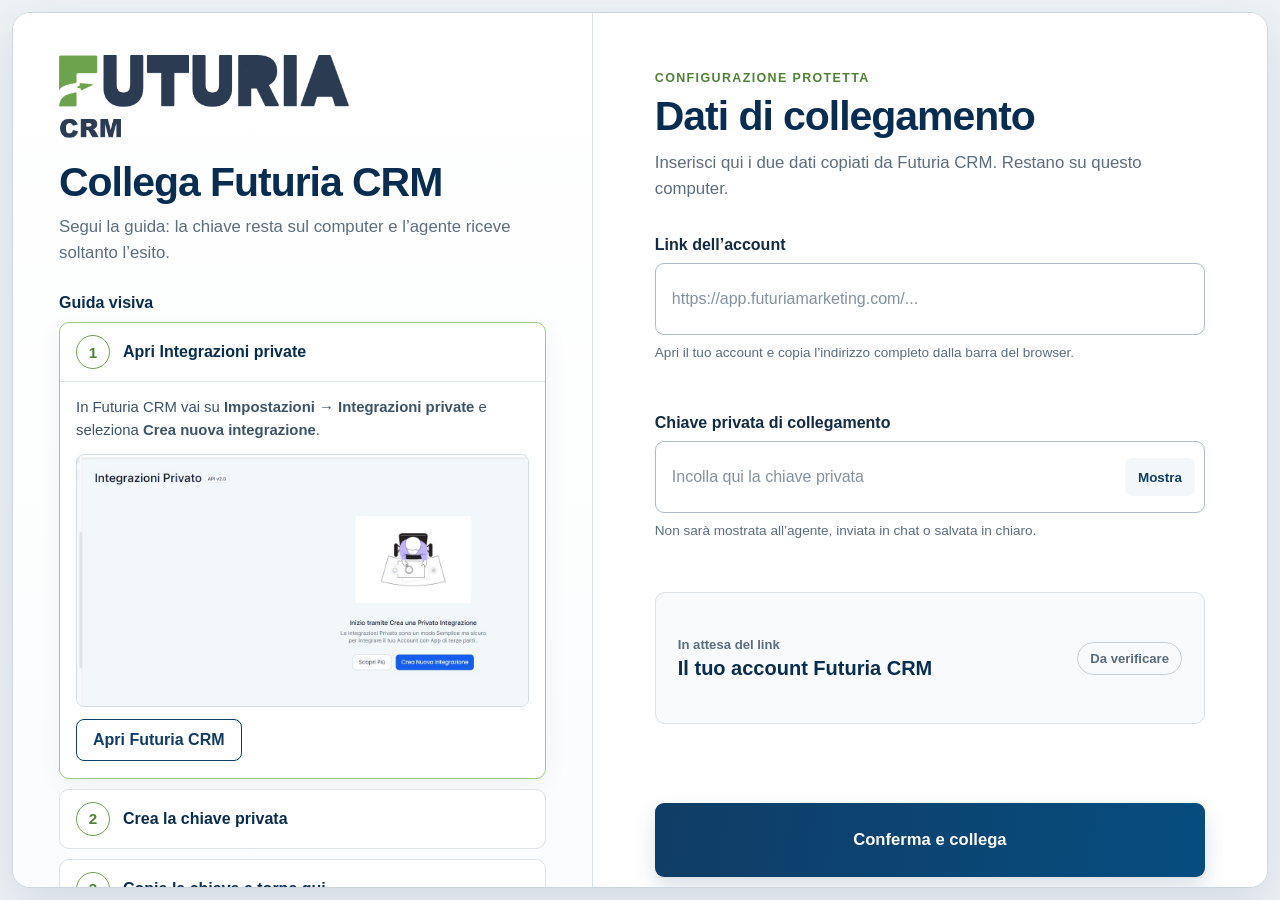
==== skills/futuria-crm/scripts/credential-wizard/index.html @ f13fcc9e "feat: add guided credential setup" ====
<!doctype html>
<html lang="it">
  <head>
    <meta charset="utf-8">
    <meta name="viewport" content="width=device-width, initial-scale=1">
    <meta name="color-scheme" content="light">
    <meta name="csrf-token" content="__CSRF_TOKEN__">
    <meta name="preview-mode" content="__PREVIEW_MODE__">
    <title>Collega Futuria CRM</title>
    <link rel="stylesheet" href="styles.css">
    <script src="app.js" defer></script>
  </head>
  <body>
    <main class="app-shell">
      <section class="guide-panel" aria-labelledby="guide-title">
        <header class="brand-header">
          <img class="brand-logo" src="assets/futuria-crm-logo.png" alt="Futuria CRM">
          <h1 id="guide-title">Collega Futuria CRM</h1>
          <p>Segui la guida: la chiave resta sul computer e l’agente riceve soltanto l’esito.</p>
        </header>

        <div class="preview-banner" id="preview-banner" hidden>
          Anteprima sicura: nessuna credenziale verrà salvata.
        </div>

        <h2 class="section-label">Guida visiva</h2>
        <div class="accordion" id="guide-accordion">
          <details open>
            <summary><span class="step-number">1</span><span>Apri Integrazioni private</span></summary>
            <div class="step-content">
              <p>In Futuria CRM vai su <strong>Impostazioni → Integrazioni private</strong> e seleziona <strong>Crea nuova integrazione</strong>.</p>
              <img src="assets/step-1-private-integrations.png" alt="Schermata Integrazioni private con il pulsante Crea nuova integrazione">
              <a class="secondary-action" href="https://app.futuriamarketing.com/" target="_blank" rel="noreferrer">Apri Futuria CRM</a>
            </div>
          </details>

          <details>
            <summary><span class="step-number">2</span><span>Crea la chiave privata</span></summary>
            <div class="step-content">
              <p>Assegna un nome riconoscibile, per esempio <strong>Agente AI Futuria</strong>. Negli ambiti abilita almeno la lettura dell’account e le aree che vuoi affidare all’agente.</p>
              <img src="assets/step-2-integration-details.png" alt="Schermata di creazione di una nuova integrazione privata">
            </div>
          </details>

          <details>
            <summary><span class="step-number">3</span><span>Copia la chiave e torna qui</span></summary>
            <div class="step-content">
              <p>Completa la creazione, copia la chiave mostrata da Futuria CRM e incollala nel campo protetto a destra. Non inserirla mai nella chat.</p>
              <img src="assets/step-3-paste-here.png" alt="Campi del configuratore in cui incollare il link dell’account e la chiave privata">
            </div>
          </details>
        </div>
      </section>

      <section class="form-panel" aria-labelledby="form-title">
        <div class="form-wrap">
          <header>
            <p class="eyebrow">Configurazione protetta</p>
            <h2 id="form-title">Dati di collegamento</h2>
            <p class="form-intro">Inserisci qui i due dati copiati da Futuria CRM. Restano su questo computer.</p>
          </header>

          <form id="credential-form" novalidate>
            <div class="field-group">
              <label for="account-link">Link dell’account</label>
              <input
                id="account-link"
                name="account-link"
                type="url"
                inputmode="url"
                autocomplete="off"
                spellcheck="false"
                placeholder="https://app.futuriamarketing.com/..."
                aria-describedby="account-help account-error"
              >
              <p class="field-help" id="account-help">Apri il tuo account e copia l’indirizzo completo dalla barra del browser.</p>
              <p class="field-error" id="account-error" role="alert"></p>
            </div>

            <div class="field-group">
              <label for="private-key">Chiave privata di collegamento</label>
              <div class="password-field">
                <input
                  id="private-key"
                  name="private-key"
                  type="password"
                  autocomplete="new-password"
                  autocapitalize="none"
                  spellcheck="false"
                  placeholder="Incolla qui la chiave privata"
                  aria-describedby="key-help key-error"
                >
                <button class="visibility-toggle" id="visibility-toggle" type="button" aria-controls="private-key">Mostra</button>
              </div>
              <p class="field-help" id="key-help">Non sarà mostrata all’agente, inviata in chat o salvata in chiaro.</p>
              <p class="field-error" id="key-error" role="alert"></p>
            </div>

            <div class="account-card" id="account-card" aria-live="polite">
              <div>
                <span id="account-kicker">In attesa del link</span>
                <strong id="account-name">Il tuo account Futuria CRM</strong>
              </div>
              <span class="status-pill" id="status-pill">Da verificare</span>
            </div>

            <p class="form-error" id="form-error" role="alert"></p>

            <button class="primary-action" id="submit-button" type="submit">
              <span id="submit-label">Conferma e collega</span>
            </button>
          </form>

          <div class="success-state" id="success-state" hidden tabindex="-1">
            <p class="success-kicker">Collegamento completato</p>
            <h3 id="success-account">Account Futuria CRM</h3>
            <p>La credenziale è protetta dal sistema operativo. Puoi chiudere questa pagina e tornare al tuo agente.</p>
            <button class="primary-action" id="close-button" type="button">Chiudi il configuratore</button>
          </div>

          <footer class="form-footer">
            <button class="text-button" id="cancel-button" type="button">Annulla</button>
            <a href="https://futuriamarketing.com/" target="_blank" rel="noreferrer">Serve aiuto?</a>
          </footer>
        </div>
      </section>
    </main>
  </body>
</html>
---- skills/futuria-crm/scripts/credential-wizard/styles.css ----
:root {
  color-scheme: light;
  --navy: #103d66;
  --navy-deep: #082d50;
  --green: #6da34d;
  --green-dark: #4f8236;
  --green-soft: #f2f8ee;
  --ink: #17324d;
  --muted: #5c6d7e;
  --line: #dbe2e8;
  --surface: #ffffff;
  --canvas: #eef2f5;
  --danger: #a83232;
  --shadow: 0 18px 50px rgba(16, 61, 102, 0.12);
  font-family: Inter, ui-sans-serif, -apple-system, BlinkMacSystemFont, "Segoe UI", sans-serif;
}

* {
  box-sizing: border-box;
}

html,
body {
  min-width: 320px;
  min-height: 100%;
  margin: 0;
}

body {
  background: var(--canvas);
  color: var(--ink);
}

button,
input {
  font: inherit;
}

button,
a,
summary {
  -webkit-tap-highlight-color: transparent;
}

.app-shell {
  display: grid;
  grid-template-columns: minmax(420px, 0.86fr) minmax(460px, 1fr);
  width: min(1512px, calc(100vw - 24px));
  height: calc(100vh - 24px);
  min-height: 700px;
  margin: 12px auto;
  overflow: hidden;
  background: var(--surface);
  border: 1px solid #cdd6de;
  border-radius: 18px;
  box-shadow: var(--shadow);
}

.guide-panel,
.form-panel {
  min-width: 0;
  overflow-y: auto;
}

.guide-panel {
  padding: 42px 46px 48px;
  border-right: 1px solid var(--line);
  background: linear-gradient(180deg, #fff 0%, #fbfcfd 100%);
}

.form-panel {
  display: flex;
  padding: 58px 62px 42px;
  background: #fff;
}

.form-wrap {
  display: flex;
  flex: 1;
  flex-direction: column;
  width: 100%;
  max-width: 680px;
  margin: 0 auto;
}

.brand-logo {
  display: block;
  width: min(290px, 72%);
  height: auto;
  margin-bottom: 22px;
}

h1,
h2,
h3,
p {
  margin-top: 0;
}

h1,
h2,
h3 {
  color: var(--navy-deep);
  letter-spacing: -0.025em;
}

h1 {
  margin-bottom: 10px;
  font-size: clamp(2rem, 3.2vw, 2.75rem);
  line-height: 1.08;
}

.brand-header p,
.form-intro {
  color: var(--muted);
  font-size: 1.05rem;
  line-height: 1.55;
}

.brand-header p {
  max-width: 520px;
  margin-bottom: 28px;
}

.preview-banner {
  margin: 0 0 24px;
  padding: 12px 14px;
  color: var(--green-dark);
  background: var(--green-soft);
  border: 1px solid #b9d9a7;
  border-radius: 8px;
  font-weight: 650;
}

.section-label {
  margin: 0 0 10px;
  font-size: 1rem;
  letter-spacing: 0;
}

.accordion {
  display: grid;
  gap: 10px;
}

.accordion details {
  overflow: hidden;
  background: #fff;
  border: 1px solid var(--line);
  border-radius: 10px;
  transition: border-color 160ms ease, box-shadow 160ms ease;
}

.accordion details[open] {
  border-color: #9fc987;
  box-shadow: 0 8px 24px rgba(16, 61, 102, 0.06);
}

.accordion summary {
  display: flex;
  align-items: center;
  gap: 13px;
  min-height: 58px;
  padding: 11px 16px;
  color: var(--navy-deep);
  cursor: pointer;
  font-size: 1rem;
  font-weight: 700;
  list-style: none;
}

.accordion summary::-webkit-details-marker {
  display: none;
}

.accordion summary:focus-visible,
.primary-action:focus-visible,
.secondary-action:focus-visible,
.visibility-toggle:focus-visible,
.text-button:focus-visible,
input:focus-visible,
a:focus-visible {
  outline: 3px solid rgba(109, 163, 77, 0.35);
  outline-offset: 2px;
}

.step-number {
  display: grid;
  flex: 0 0 34px;
  width: 34px;
  height: 34px;
  place-items: center;
  color: var(--green-dark);
  border: 1.5px solid var(--green);
  border-radius: 50%;
  font-size: 0.95rem;
  font-weight: 750;
}

.step-content {
  padding: 0 16px 17px;
  border-top: 1px solid var(--line);
}

.step-content p {
  margin: 14px 0 12px;
  color: #3f5366;
  font-size: 0.93rem;
  line-height: 1.55;
}

.step-content img {
  display: block;
  width: 100%;
  height: auto;
  margin-bottom: 12px;
  border: 1px solid #d2dbe2;
  border-radius: 8px;
}

.secondary-action {
  display: inline-flex;
  min-height: 42px;
  align-items: center;
  justify-content: center;
  padding: 9px 16px;
  color: var(--navy);
  border: 1px solid var(--navy);
  border-radius: 8px;
  font-weight: 700;
  text-decoration: none;
}

.secondary-action:hover {
  background: #f3f7fa;
}

.eyebrow {
  margin-bottom: 9px;
  color: var(--green-dark);
  font-size: 0.78rem;
  font-weight: 750;
  letter-spacing: 0.11em;
  text-transform: uppercase;
}

.form-panel h2 {
  margin-bottom: 12px;
  font-size: clamp(2rem, 3.2vw, 2.8rem);
  line-height: 1.08;
}

.form-intro {
  max-width: 590px;
  margin-bottom: 34px;
}

#credential-form {
  display: grid;
  gap: 27px;
}

.field-group label {
  display: block;
  margin-bottom: 9px;
  color: #132b43;
  font-size: 1rem;
  font-weight: 680;
}

.field-group input {
  width: 100%;
  min-height: 72px;
  padding: 14px 16px;
  color: #142c44;
  background: #fff;
  border: 1px solid #aebbc7;
  border-radius: 9px;
  font-size: 1rem;
  transition: border-color 150ms ease, box-shadow 150ms ease;
}

.field-group input::placeholder {
  color: #8492a0;
}

.field-group input:focus {
  border-color: var(--navy);
  box-shadow: 0 0 0 4px rgba(16, 61, 102, 0.09);
}

.password-field {
  position: relative;
}

.password-field input {
  padding-right: 92px;
}

.visibility-toggle {
  position: absolute;
  top: 50%;
  right: 10px;
  min-width: 70px;
  min-height: 38px;
  padding: 6px 10px;
  color: var(--navy);
  background: #f4f7f9;
  border: 0;
  border-radius: 7px;
  cursor: pointer;
  font-size: 0.84rem;
  font-weight: 700;
  transform: translateY(-50%);
}

.field-help,
.field-error,
.form-error {
  margin: 8px 0 0;
  font-size: 0.85rem;
  line-height: 1.45;
}

.field-help {
  color: var(--muted);
}

.field-error,
.form-error {
  min-height: 1.2em;
  color: var(--danger);
  font-weight: 620;
}

.field-group.has-error input {
  border-color: var(--danger);
}

.account-card {
  display: flex;
  min-height: 132px;
  align-items: center;
  justify-content: space-between;
  gap: 18px;
  padding: 20px 22px;
  background: #f8fafb;
  border: 1px solid var(--line);
  border-radius: 10px;
}

.account-card.is-ready,
.account-card.is-success {
  background: var(--green-soft);
  border-color: #a9ce91;
}

.account-card span:first-child {
  display: block;
  margin-bottom: 5px;
  color: var(--muted);
  font-size: 0.82rem;
  font-weight: 680;
}

.account-card.is-ready span:first-child,
.account-card.is-success span:first-child {
  color: var(--green-dark);
}

.account-card strong {
  display: block;
  color: var(--navy-deep);
  font-size: 1.25rem;
}

.status-pill {
  flex: 0 0 auto;
  padding: 8px 12px;
  color: #586b7c;
  border: 1px solid #c5cfd8;
  border-radius: 999px;
  font-size: 0.82rem;
  font-weight: 750;
}

.is-ready .status-pill,
.is-success .status-pill {
  color: var(--green-dark);
  border-color: #9fc987;
}

.primary-action {
  width: 100%;
  min-height: 74px;
  padding: 15px 22px;
  color: #fff;
  background: linear-gradient(100deg, var(--navy) 0%, #064d7f 100%);
  border: 0;
  border-radius: 9px;
  cursor: pointer;
  font-size: 1.04rem;
  font-weight: 760;
  box-shadow: 0 10px 22px rgba(16, 61, 102, 0.16);
}

.primary-action:hover:not(:disabled) {
  background: linear-gradient(100deg, #0a3458 0%, #03436f 100%);
}

.primary-action:disabled {
  cursor: wait;
  opacity: 0.72;
}

.success-state {
  margin-top: 18px;
  padding: 32px;
  background: var(--green-soft);
  border: 1px solid #a9ce91;
  border-radius: 12px;
  outline: 3px solid rgba(109, 163, 77, 0.22);
  outline-offset: 2px;
}

.success-kicker {
  margin-bottom: 7px;
  color: var(--green-dark);
  font-size: 0.82rem;
  font-weight: 750;
  letter-spacing: 0.08em;
  text-transform: uppercase;
}

.success-state h3 {
  margin-bottom: 10px;
  font-size: 1.65rem;
}

.success-state > p:not(.success-kicker) {
  margin-bottom: 24px;
  color: #40566a;
  line-height: 1.55;
}

.form-footer {
  display: flex;
  align-items: center;
  justify-content: space-between;
  margin-top: auto;
  padding-top: 30px;
  color: var(--muted);
  border-top: 1px solid var(--line);
}

.form-footer a {
  color: #075bb5;
  font-weight: 620;
}

.text-button {
  padding: 8px 0;
  color: var(--muted);
  background: transparent;
  border: 0;
  cursor: pointer;
}

[hidden] {
  display: none !important;
}

@media (max-width: 980px) {
  .app-shell {
    display: block;
    width: min(760px, calc(100vw - 24px));
    height: auto;
    min-height: 0;
    margin: 12px auto;
    overflow: visible;
  }

  .guide-panel,
  .form-panel {
    overflow: visible;
  }

  .guide-panel {
    padding: 34px 28px;
    border-right: 0;
    border-bottom: 1px solid var(--line);
  }

  .form-panel {
    padding: 40px 28px 30px;
  }

  .form-footer {
    margin-top: 32px;
  }
}

@media (max-width: 520px) {
  .app-shell {
    width: 100%;
    margin: 0;
    border: 0;
    border-radius: 0;
  }

  .guide-panel,
  .form-panel {
    padding-right: 20px;
    padding-left: 20px;
  }

  .brand-logo {
    width: 220px;
  }

  .account-card {
    align-items: flex-start;
    flex-direction: column;
  }

  .form-footer {
    align-items: flex-start;
    flex-direction: column;
    gap: 12px;
  }
}

@media (prefers-reduced-motion: reduce) {
  *,
  *::before,
  *::after {
    scroll-behavior: auto !important;
    transition: none !important;
  }
}
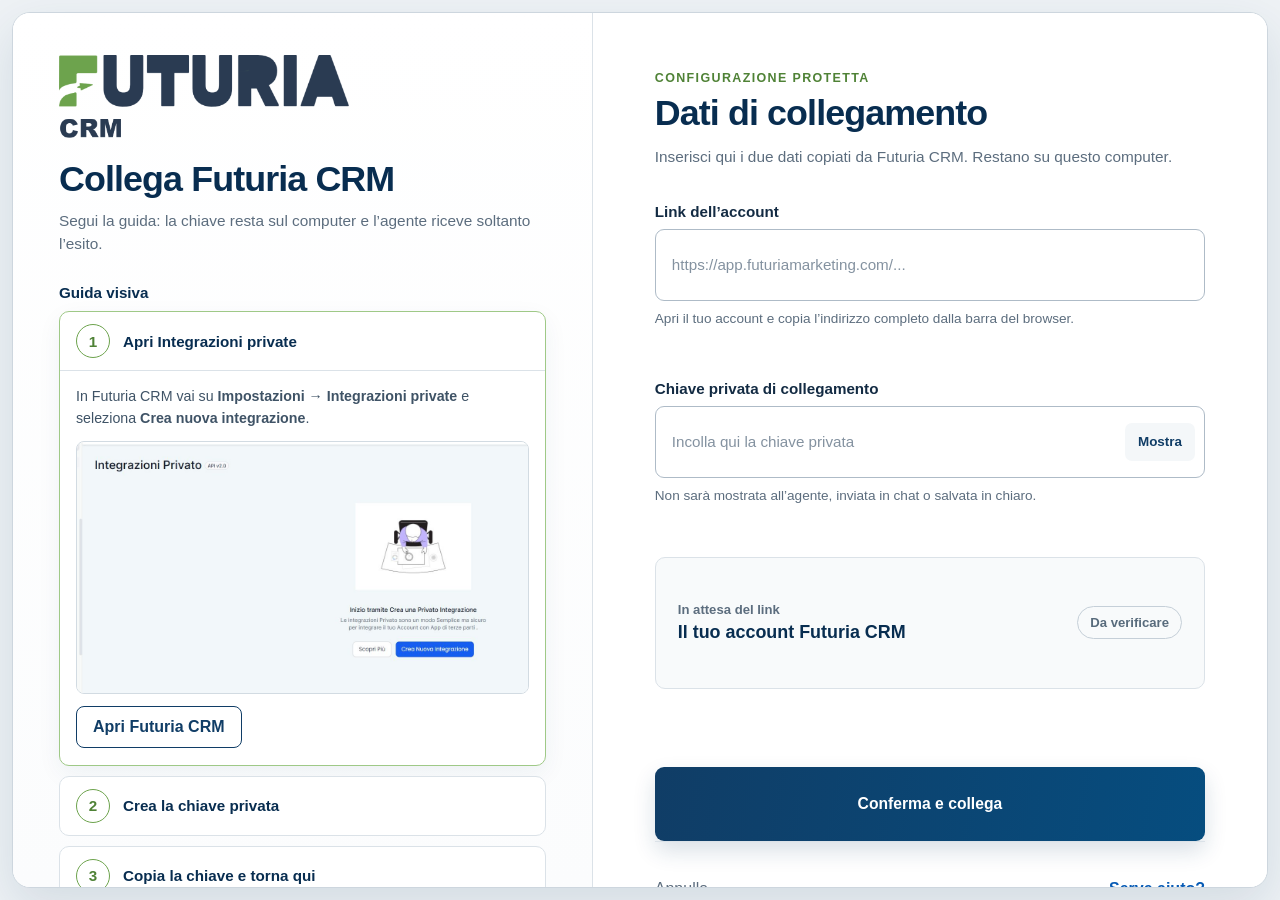
==== commit 5d98c8bf: "fix: clarify scopes and refine wizard type" ====
--- a/skills/futuria-crm/scripts/credential-wizard/index.html
+++ b/skills/futuria-crm/scripts/credential-wizard/index.html
@@ -37,8 +37,8 @@
           <details>
             <summary><span class="step-number">2</span><span>Crea la chiave privata</span></summary>
             <div class="step-content">
-              <p>Assegna un nome riconoscibile, per esempio <strong>Agente AI Futuria</strong>. Negli ambiti abilita almeno la lettura dell’account e le aree che vuoi affidare all’agente.</p>
-              <img src="assets/step-2-integration-details.png" alt="Schermata di creazione di una nuova integrazione privata">
+              <p>Assegna un nome riconoscibile, per esempio <strong>Agente AI Futuria</strong>. Poi apri <strong>Ambiti</strong> e seleziona <strong>tutti gli ambiti disponibili</strong>: così l’agente potrà usare tutte le funzioni supportate. Gli ambiti lasciati disattivati limiteranno le azioni nelle rispettive aree.</p>
+              <img src="assets/step-2-integration-details.png" alt="Schermata di creazione di una nuova integrazione privata con la scheda Ambiti">
             </div>
           </details>
 
--- a/skills/futuria-crm/scripts/credential-wizard/styles.css
+++ b/skills/futuria-crm/scripts/credential-wizard/styles.css
@@ -106,14 +106,14 @@
 
 h1 {
   margin-bottom: 10px;
-  font-size: clamp(2rem, 3.2vw, 2.75rem);
+  font-size: clamp(1.8rem, 2.8vw, 2.35rem);
   line-height: 1.08;
 }
 
 .brand-header p,
 .form-intro {
   color: var(--muted);
-  font-size: 1.05rem;
+  font-size: 0.96rem;
   line-height: 1.55;
 }
 
@@ -134,7 +134,7 @@
 
 .section-label {
   margin: 0 0 10px;
-  font-size: 1rem;
+  font-size: 0.95rem;
   letter-spacing: 0;
 }
 
@@ -164,7 +164,7 @@
   padding: 11px 16px;
   color: var(--navy-deep);
   cursor: pointer;
-  font-size: 1rem;
+  font-size: 0.95rem;
   font-weight: 700;
   list-style: none;
 }
@@ -205,7 +205,7 @@
 .step-content p {
   margin: 14px 0 12px;
   color: #3f5366;
-  font-size: 0.93rem;
+  font-size: 0.89rem;
   line-height: 1.55;
 }
 
@@ -246,7 +246,7 @@
 
 .form-panel h2 {
   margin-bottom: 12px;
-  font-size: clamp(2rem, 3.2vw, 2.8rem);
+  font-size: clamp(1.8rem, 2.8vw, 2.4rem);
   line-height: 1.08;
 }
 
@@ -264,7 +264,7 @@
   display: block;
   margin-bottom: 9px;
   color: #132b43;
-  font-size: 1rem;
+  font-size: 0.95rem;
   font-weight: 680;
 }
 
@@ -276,7 +276,7 @@
   background: #fff;
   border: 1px solid #aebbc7;
   border-radius: 9px;
-  font-size: 1rem;
+  font-size: 0.95rem;
   transition: border-color 150ms ease, box-shadow 150ms ease;
 }
 
@@ -371,7 +371,7 @@
 .account-card strong {
   display: block;
   color: var(--navy-deep);
-  font-size: 1.25rem;
+  font-size: 1.12rem;
 }
 
 .status-pill {
@@ -399,7 +399,7 @@
   border: 0;
   border-radius: 9px;
   cursor: pointer;
-  font-size: 1.04rem;
+  font-size: 0.98rem;
   font-weight: 760;
   box-shadow: 0 10px 22px rgba(16, 61, 102, 0.16);
 }
@@ -434,7 +434,7 @@
 
 .success-state h3 {
   margin-bottom: 10px;
-  font-size: 1.65rem;
+  font-size: 1.45rem;
 }
 
 .success-state > p:not(.success-kicker) {
